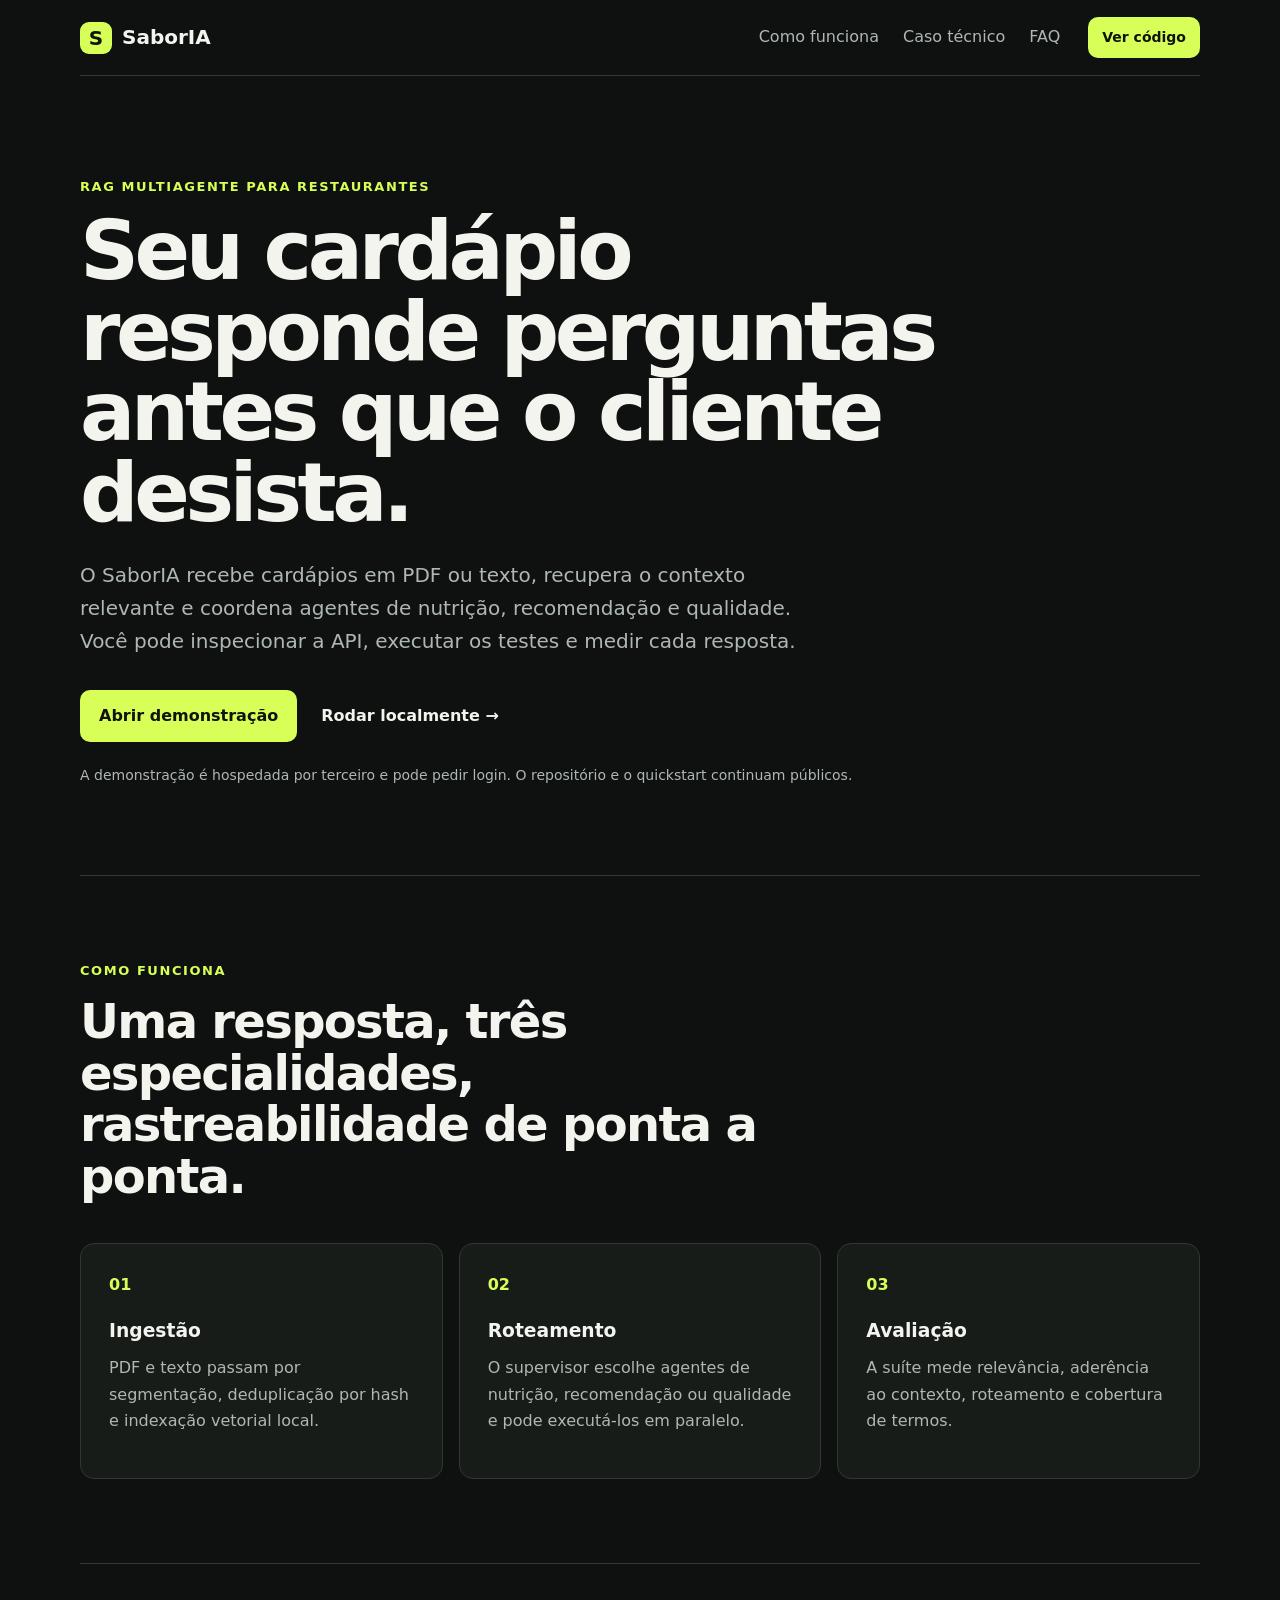
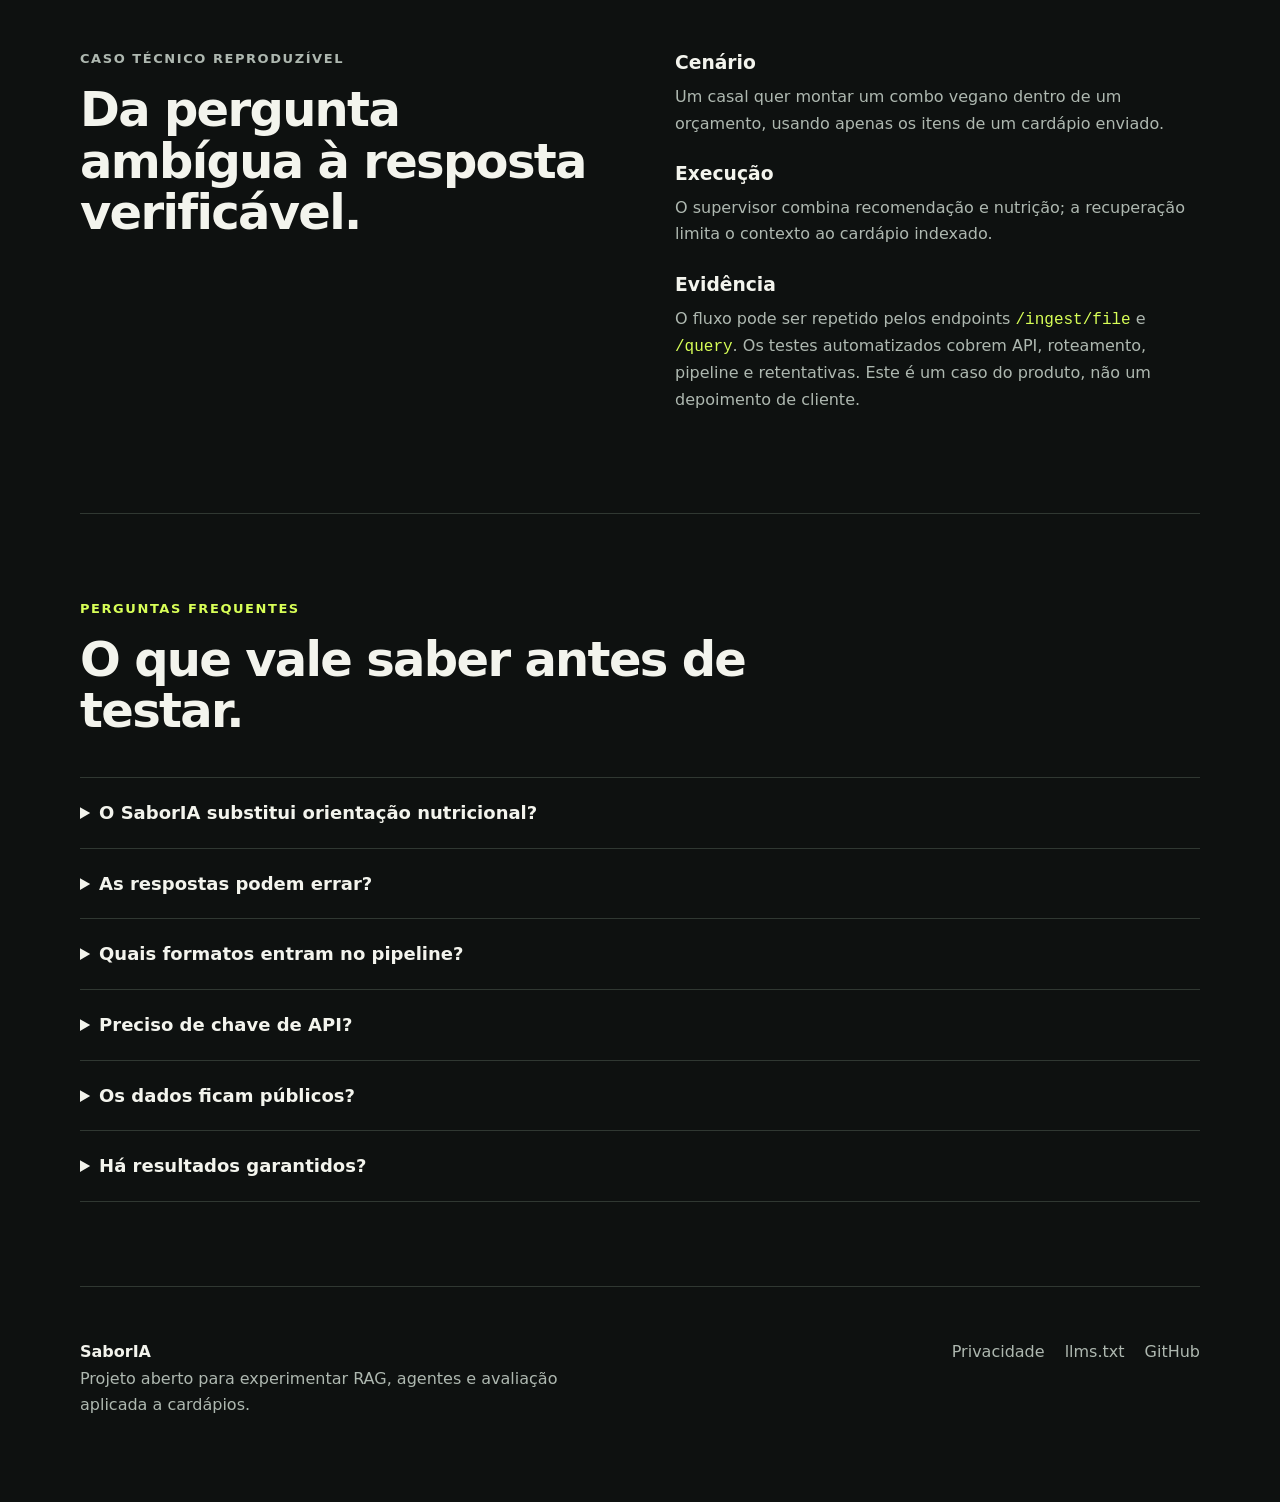
==== site/index.html @ f2409218 "docs: publica landing verificável do SaborIA Co-authored-by: Nikolas de Hor <116851567+nikolasdehor@" ====
<!doctype html>
<html lang="pt-BR">
<head>
  <meta charset="utf-8">
  <meta name="viewport" content="width=device-width, initial-scale=1">
  <meta name="description" content="SaborIA analisa cardápios com RAG e agentes especializados, com API, avaliações reproduzíveis e código aberto.">
  <link rel="canonical" href="https://saboria-site.vercel.app/">
  <title>SaborIA | Inteligência aplicada a cardápios</title>
  <link rel="stylesheet" href="styles.css">
</head>
<body>
  <header class="nav">
    <a class="brand" href="#inicio" aria-label="SaborIA, início"><span>S</span>SaborIA</a>
    <nav aria-label="Navegação principal">
      <a href="#como-funciona">Como funciona</a><a href="#caso">Caso técnico</a><a href="#faq">FAQ</a>
    </nav>
    <a class="button small" href="https://github.com/nikolasdehor/SaborIA">Ver código</a>
  </header>

  <main id="inicio">
    <section class="hero">
      <p class="eyebrow">RAG multiagente para restaurantes</p>
      <h1>Seu cardápio responde perguntas antes que o cliente desista.</h1>
      <p class="lead">O SaborIA recebe cardápios em PDF ou texto, recupera o contexto relevante e coordena agentes de nutrição, recomendação e qualidade. Você pode inspecionar a API, executar os testes e medir cada resposta.</p>
      <div class="actions">
        <a class="button" href="https://saboria.streamlit.app">Abrir demonstração</a>
        <a class="text-link" href="https://github.com/nikolasdehor/SaborIA#quickstart">Rodar localmente →</a>
      </div>
      <p class="notice">A demonstração é hospedada por terceiro e pode pedir login. O repositório e o quickstart continuam públicos.</p>
    </section>

    <section id="como-funciona" class="section">
      <p class="eyebrow">Como funciona</p><h2>Uma resposta, três especialidades, rastreabilidade de ponta a ponta.</h2>
      <div class="grid three">
        <article><b>01</b><h3>Ingestão</h3><p>PDF e texto passam por segmentação, deduplicação por hash e indexação vetorial local.</p></article>
        <article><b>02</b><h3>Roteamento</h3><p>O supervisor escolhe agentes de nutrição, recomendação ou qualidade e pode executá-los em paralelo.</p></article>
        <article><b>03</b><h3>Avaliação</h3><p>A suíte mede relevância, aderência ao contexto, roteamento e cobertura de termos.</p></article>
      </div>
    </section>

    <section id="caso" class="section case">
      <div><p class="eyebrow">Caso técnico reproduzível</p><h2>Da pergunta ambígua à resposta verificável.</h2></div>
      <div>
        <h3>Cenário</h3><p>Um casal quer montar um combo vegano dentro de um orçamento, usando apenas os itens de um cardápio enviado.</p>
        <h3>Execução</h3><p>O supervisor combina recomendação e nutrição; a recuperação limita o contexto ao cardápio indexado.</p>
        <h3>Evidência</h3><p>O fluxo pode ser repetido pelos endpoints <code>/ingest/file</code> e <code>/query</code>. Os testes automatizados cobrem API, roteamento, pipeline e retentativas. Este é um caso do produto, não um depoimento de cliente.</p>
      </div>
    </section>

    <section id="faq" class="section">
      <p class="eyebrow">Perguntas frequentes</p><h2>O que vale saber antes de testar.</h2>
      <div class="faq">
        <details><summary>O SaborIA substitui orientação nutricional?</summary><p>Não. Ele organiza informações do cardápio e não substitui diagnóstico ou aconselhamento de um profissional habilitado.</p></details>
        <details><summary>As respostas podem errar?</summary><p>Sim. Modelos generativos podem produzir respostas incorretas. A arquitetura reduz o risco com recuperação de contexto e avaliações, mas revisão humana continua necessária.</p></details>
        <details><summary>Quais formatos entram no pipeline?</summary><p>A implementação atual recebe cardápios em PDF e TXT. Imagens e OCR permanecem no roadmap.</p></details>
        <details><summary>Preciso de chave de API?</summary><p>Sim para os fluxos que chamam modelos e embeddings da OpenAI. A chave fica no ambiente local e não deve ser enviada ao repositório.</p></details>
        <details><summary>Os dados ficam públicos?</summary><p>O armazenamento vetorial padrão é local. Chamadas a provedores de IA seguem as condições desses serviços; não envie dados sensíveis sem avaliar esse fluxo.</p></details>
        <details><summary>Há resultados garantidos?</summary><p>Não. Qualidade, latência e custo variam conforme cardápio, consulta, modelo e configuração. O projeto fornece uma suíte para medir o seu cenário.</p></details>
      </div>
    </section>
  </main>

  <footer><div><strong>SaborIA</strong><p>Projeto aberto para experimentar RAG, agentes e avaliação aplicada a cardápios.</p></div><div><a href="privacy.html">Privacidade</a><a href="llms.txt">llms.txt</a><a href="https://github.com/nikolasdehor/SaborIA">GitHub</a></div></footer>
</body>
</html>
---- site/styles.css ----
:root{color-scheme:dark;--bg:#0e1110;--panel:#171c19;--ink:#f3f4ed;--muted:#aeb8b0;--accent:#d8ff57;--line:#303832;--max:1120px}*{box-sizing:border-box}html{scroll-behavior:smooth}body{margin:0;background:var(--bg);color:var(--ink);font:16px/1.65 ui-sans-serif,system-ui,-apple-system,BlinkMacSystemFont,"Segoe UI",sans-serif}a{color:inherit}.nav,main,footer{width:min(calc(100% - 40px),var(--max));margin:auto}.nav{min-height:76px;display:flex;align-items:center;gap:28px;border-bottom:1px solid var(--line)}.brand{display:flex;align-items:center;gap:10px;text-decoration:none;font-weight:800;font-size:20px}.brand span{display:grid;place-items:center;width:32px;height:32px;border-radius:9px;background:var(--accent);color:#10140c}.nav nav{display:flex;gap:24px;margin-left:auto}.nav nav a,footer a{text-decoration:none;color:var(--muted)}.nav nav a:hover,footer a:hover{color:var(--ink)}.button{display:inline-flex;justify-content:center;align-items:center;padding:13px 19px;border-radius:10px;background:var(--accent);color:#10140c;font-weight:800;text-decoration:none}.button:hover{background:#e5ff8d}.button.small{padding:9px 14px;font-size:14px}.hero{padding:100px 0 88px;max-width:880px}.eyebrow{margin:0 0 14px;color:var(--accent);font-size:13px;font-weight:800;letter-spacing:.12em;text-transform:uppercase}h1,h2,h3,p{margin-top:0}h1{font-size:clamp(44px,7vw,82px);line-height:.98;letter-spacing:-.055em;margin-bottom:26px}h2{font-size:clamp(30px,4vw,48px);line-height:1.08;letter-spacing:-.035em;max-width:760px}.lead{font-size:20px;color:var(--muted);max-width:760px}.actions{display:flex;align-items:center;gap:24px;margin-top:32px}.text-link{font-weight:750;text-decoration:none}.notice{margin:22px 0 0;color:var(--muted);font-size:14px}.section{padding:84px 0;border-top:1px solid var(--line)}.grid{display:grid;gap:16px;margin-top:38px}.three{grid-template-columns:repeat(3,1fr)}article{padding:28px;border:1px solid var(--line);border-radius:14px;background:var(--panel)}article b{color:var(--accent)}article h3{margin:18px 0 8px}article p,.case p,.faq p,footer p{color:var(--muted)}.case{display:grid;grid-template-columns:1fr 1fr;gap:70px}.case h3{margin:22px 0 5px}.case h3:first-child{margin-top:0}code{color:var(--accent)}.faq{margin-top:34px;border-top:1px solid var(--line)}details{border-bottom:1px solid var(--line);padding:20px 0}summary{cursor:pointer;font-size:18px;font-weight:750}details p{margin:12px 0 0;max-width:780px}footer{display:flex;justify-content:space-between;gap:40px;padding:52px 0 70px;border-top:1px solid var(--line)}footer p{max-width:500px}footer div:last-child{display:flex;gap:20px;align-items:flex-start}@media(max-width:760px){.nav{min-height:66px}.nav nav{display:none}.nav .button{margin-left:auto}.hero{padding:70px 0 64px}h1{font-size:46px}.lead{font-size:18px}.section{padding:64px 0}.three,.case{grid-template-columns:1fr}.case{gap:24px}.actions,footer{align-items:flex-start;flex-direction:column}.actions{gap:16px}footer div:last-child{flex-wrap:wrap}}@media(max-width:420px){.nav,main,footer{width:min(calc(100% - 28px),var(--max))}.nav .button{display:none}h1{font-size:40px}article{padding:22px}.button{width:100%}}
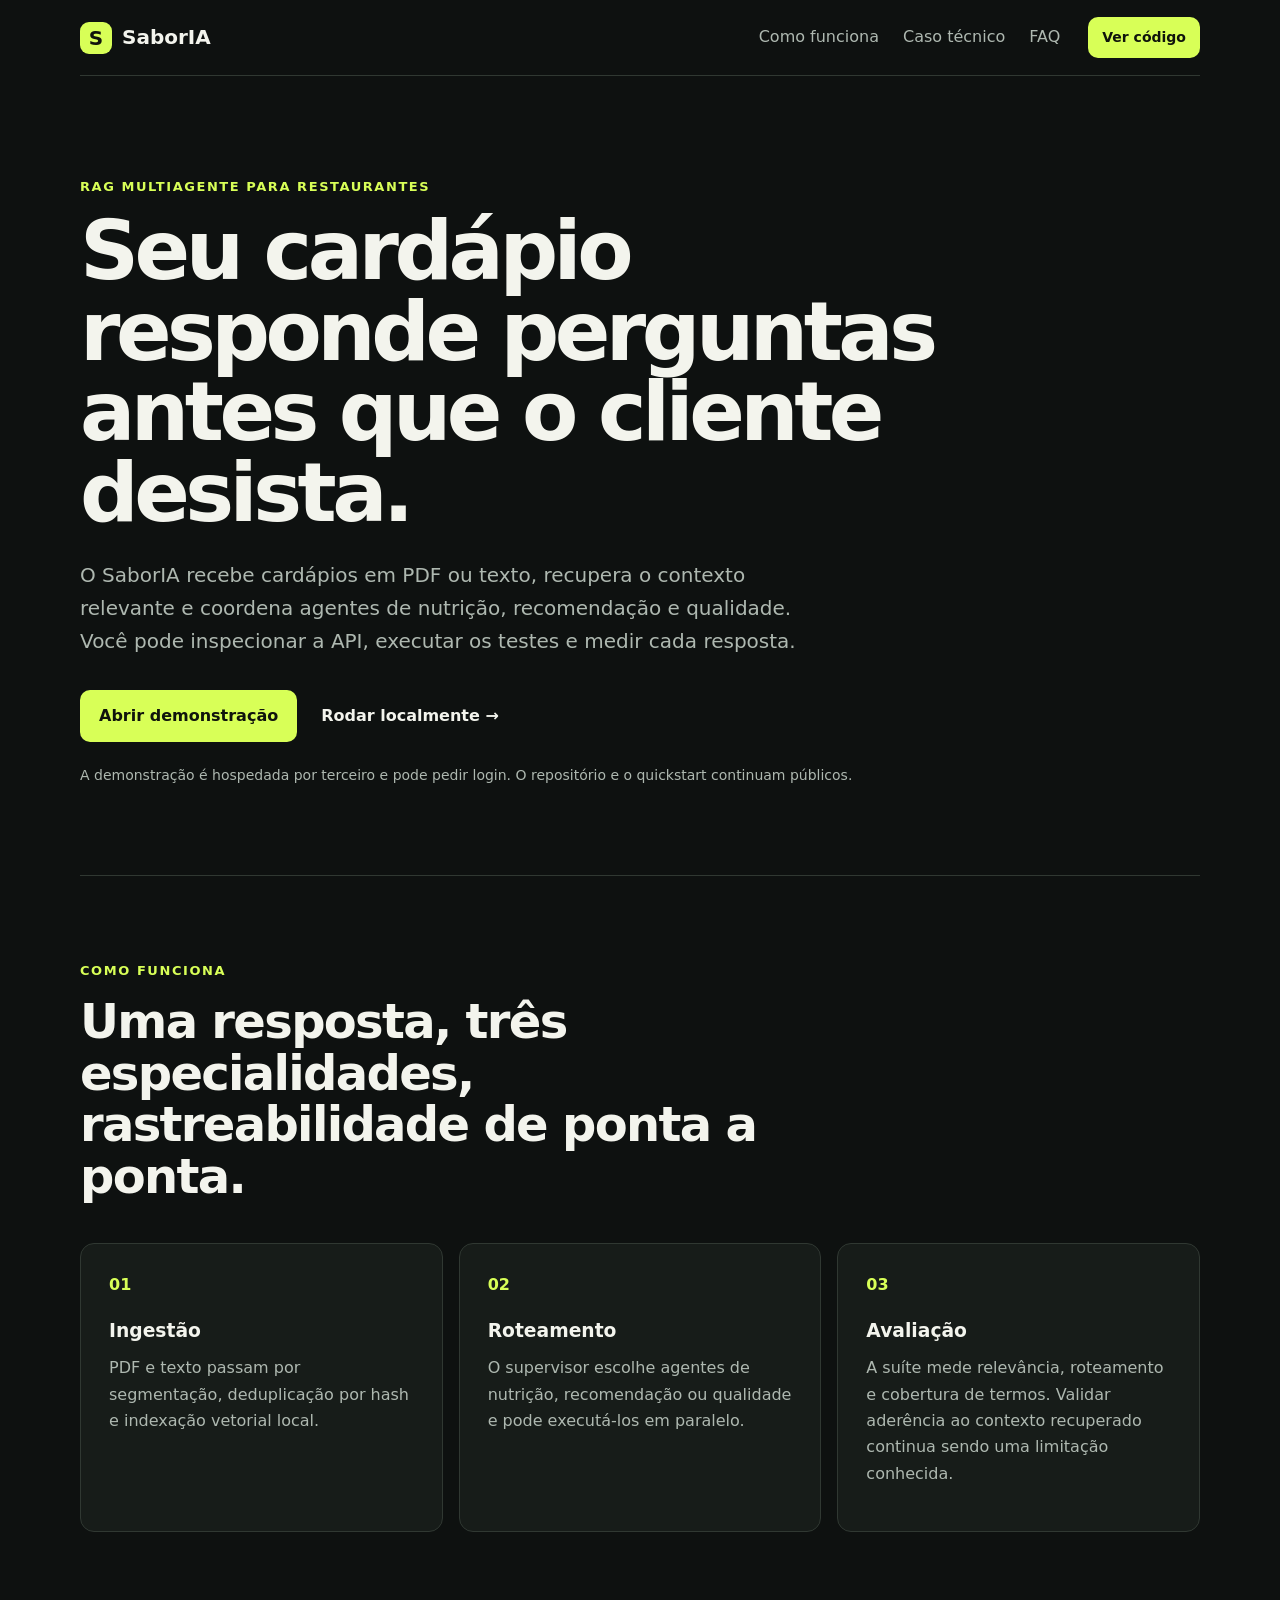
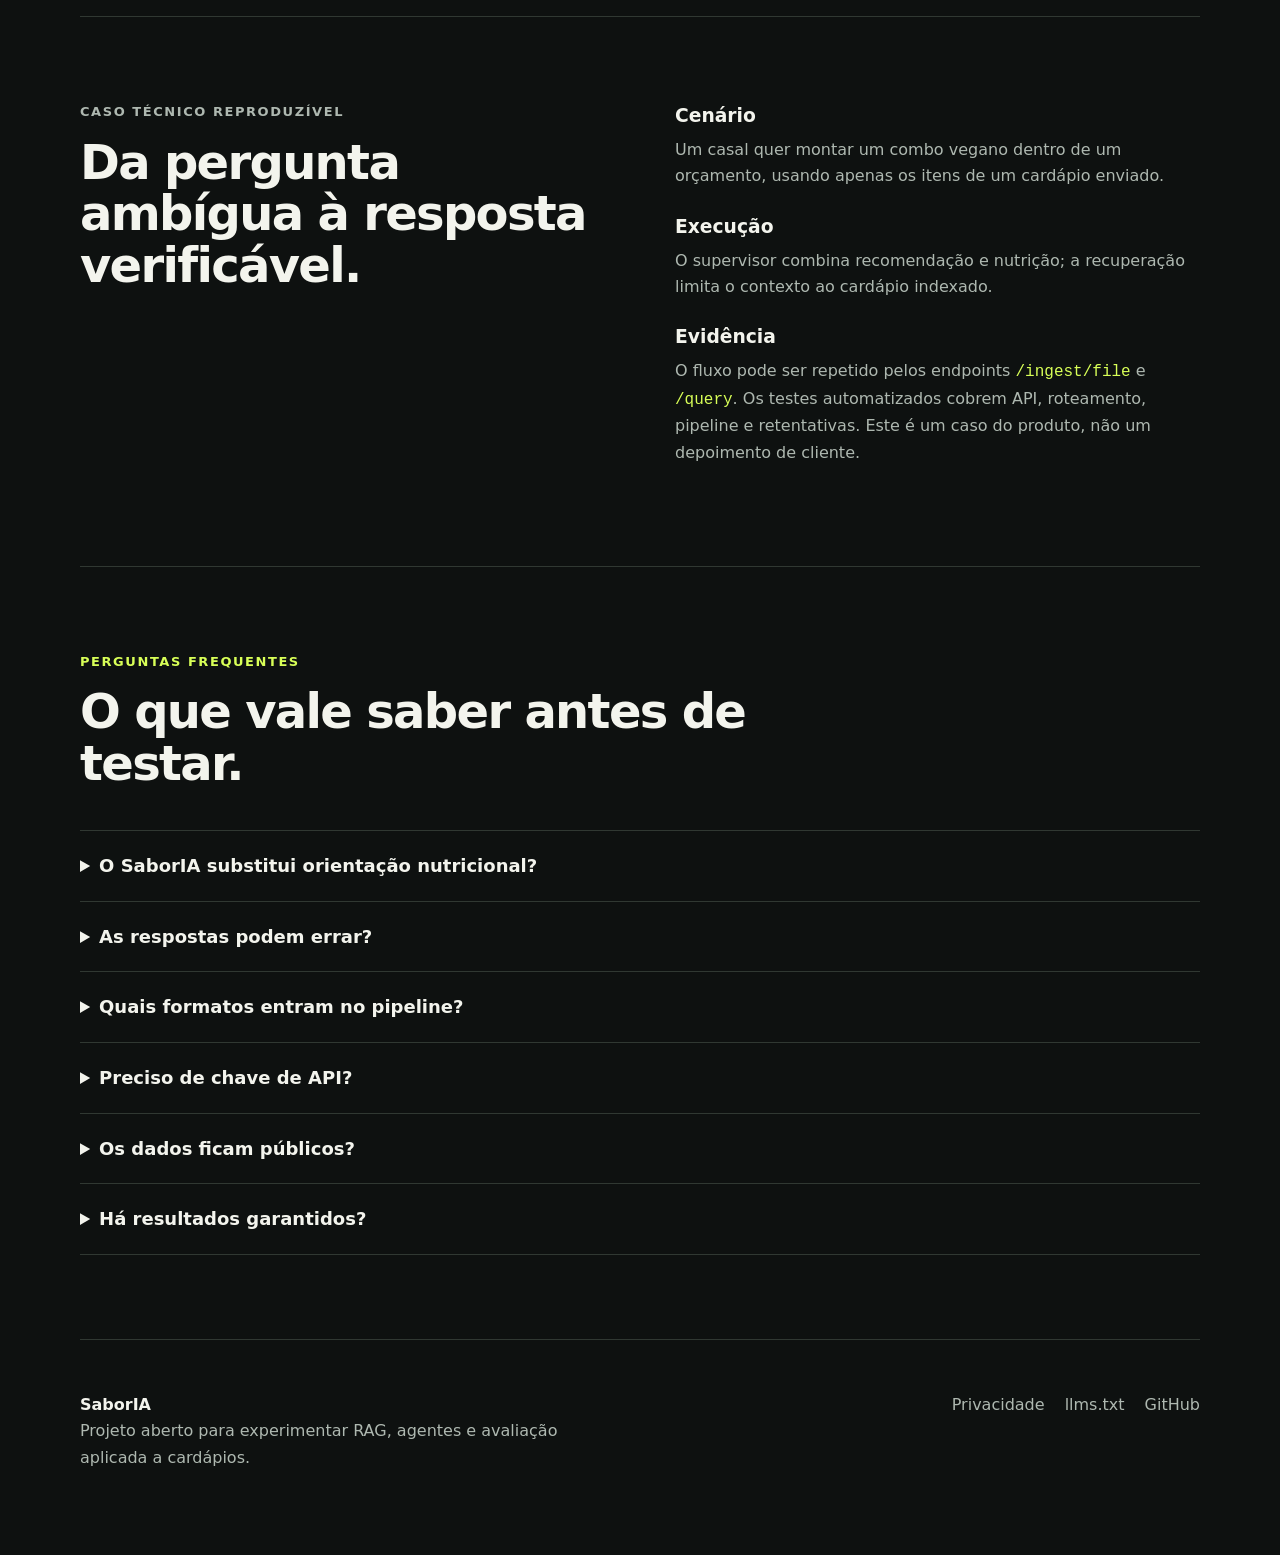
==== commit 173b0d7a: "docs: publica landing verificável do SaborIA Co-authored-by: Nikolas de Hor <116851567+nikolasdehor@" ====
--- a/site/index.html
+++ b/site/index.html
@@ -34,7 +34,7 @@
       <div class="grid three">
         <article><b>01</b><h3>Ingestão</h3><p>PDF e texto passam por segmentação, deduplicação por hash e indexação vetorial local.</p></article>
         <article><b>02</b><h3>Roteamento</h3><p>O supervisor escolhe agentes de nutrição, recomendação ou qualidade e pode executá-los em paralelo.</p></article>
-        <article><b>03</b><h3>Avaliação</h3><p>A suíte mede relevância, aderência ao contexto, roteamento e cobertura de termos.</p></article>
+        <article><b>03</b><h3>Avaliação</h3><p>A suíte mede relevância, roteamento e cobertura de termos. Validar aderência ao contexto recuperado continua sendo uma limitação conhecida.</p></article>
       </div>
     </section>
 
@@ -54,7 +54,7 @@
         <details><summary>As respostas podem errar?</summary><p>Sim. Modelos generativos podem produzir respostas incorretas. A arquitetura reduz o risco com recuperação de contexto e avaliações, mas revisão humana continua necessária.</p></details>
         <details><summary>Quais formatos entram no pipeline?</summary><p>A implementação atual recebe cardápios em PDF e TXT. Imagens e OCR permanecem no roadmap.</p></details>
         <details><summary>Preciso de chave de API?</summary><p>Sim para os fluxos que chamam modelos e embeddings da OpenAI. A chave fica no ambiente local e não deve ser enviada ao repositório.</p></details>
-        <details><summary>Os dados ficam públicos?</summary><p>O armazenamento vetorial padrão é local. Chamadas a provedores de IA seguem as condições desses serviços; não envie dados sensíveis sem avaliar esse fluxo.</p></details>
+        <details><summary>Os dados ficam públicos?</summary><p>No demo público, as sessões compartilham uma coleção vetorial persistente e outro visitante pode recuperar conteúdo derivado de uploads anteriores. Use apenas dados não sensíveis. Em instalação própria, o operador controla o índice local; chamadas a provedores de IA seguem as condições desses serviços.</p></details>
         <details><summary>Há resultados garantidos?</summary><p>Não. Qualidade, latência e custo variam conforme cardápio, consulta, modelo e configuração. O projeto fornece uma suíte para medir o seu cenário.</p></details>
       </div>
     </section>
--- a/site/styles.css
+++ b/site/styles.css
@@ -1 +1 @@
-:root{color-scheme:dark;--bg:#0e1110;--panel:#171c19;--ink:#f3f4ed;--muted:#aeb8b0;--accent:#d8ff57;--line:#303832;--max:1120px}*{box-sizing:border-box}html{scroll-behavior:smooth}body{margin:0;background:var(--bg);color:var(--ink);font:16px/1.65 ui-sans-serif,system-ui,-apple-system,BlinkMacSystemFont,"Segoe UI",sans-serif}a{color:inherit}.nav,main,footer{width:min(calc(100% - 40px),var(--max));margin:auto}.nav{min-height:76px;display:flex;align-items:center;gap:28px;border-bottom:1px solid var(--line)}.brand{display:flex;align-items:center;gap:10px;text-decoration:none;font-weight:800;font-size:20px}.brand span{display:grid;place-items:center;width:32px;height:32px;border-radius:9px;background:var(--accent);color:#10140c}.nav nav{display:flex;gap:24px;margin-left:auto}.nav nav a,footer a{text-decoration:none;color:var(--muted)}.nav nav a:hover,footer a:hover{color:var(--ink)}.button{display:inline-flex;justify-content:center;align-items:center;padding:13px 19px;border-radius:10px;background:var(--accent);color:#10140c;font-weight:800;text-decoration:none}.button:hover{background:#e5ff8d}.button.small{padding:9px 14px;font-size:14px}.hero{padding:100px 0 88px;max-width:880px}.eyebrow{margin:0 0 14px;color:var(--accent);font-size:13px;font-weight:800;letter-spacing:.12em;text-transform:uppercase}h1,h2,h3,p{margin-top:0}h1{font-size:clamp(44px,7vw,82px);line-height:.98;letter-spacing:-.055em;margin-bottom:26px}h2{font-size:clamp(30px,4vw,48px);line-height:1.08;letter-spacing:-.035em;max-width:760px}.lead{font-size:20px;color:var(--muted);max-width:760px}.actions{display:flex;align-items:center;gap:24px;margin-top:32px}.text-link{font-weight:750;text-decoration:none}.notice{margin:22px 0 0;color:var(--muted);font-size:14px}.section{padding:84px 0;border-top:1px solid var(--line)}.grid{display:grid;gap:16px;margin-top:38px}.three{grid-template-columns:repeat(3,1fr)}article{padding:28px;border:1px solid var(--line);border-radius:14px;background:var(--panel)}article b{color:var(--accent)}article h3{margin:18px 0 8px}article p,.case p,.faq p,footer p{color:var(--muted)}.case{display:grid;grid-template-columns:1fr 1fr;gap:70px}.case h3{margin:22px 0 5px}.case h3:first-child{margin-top:0}code{color:var(--accent)}.faq{margin-top:34px;border-top:1px solid var(--line)}details{border-bottom:1px solid var(--line);padding:20px 0}summary{cursor:pointer;font-size:18px;font-weight:750}details p{margin:12px 0 0;max-width:780px}footer{display:flex;justify-content:space-between;gap:40px;padding:52px 0 70px;border-top:1px solid var(--line)}footer p{max-width:500px}footer div:last-child{display:flex;gap:20px;align-items:flex-start}@media(max-width:760px){.nav{min-height:66px}.nav nav{display:none}.nav .button{margin-left:auto}.hero{padding:70px 0 64px}h1{font-size:46px}.lead{font-size:18px}.section{padding:64px 0}.three,.case{grid-template-columns:1fr}.case{gap:24px}.actions,footer{align-items:flex-start;flex-direction:column}.actions{gap:16px}footer div:last-child{flex-wrap:wrap}}@media(max-width:420px){.nav,main,footer{width:min(calc(100% - 28px),var(--max))}.nav .button{display:none}h1{font-size:40px}article{padding:22px}.button{width:100%}}
+:root{color-scheme:dark;--bg:#0e1110;--panel:#171c19;--ink:#f3f4ed;--muted:#aeb8b0;--accent:#d8ff57;--line:#303832;--max:1120px}*{box-sizing:border-box}html{scroll-behavior:smooth}body{margin:0;background:var(--bg);color:var(--ink);font:16px/1.65 ui-sans-serif,system-ui,-apple-system,BlinkMacSystemFont,"Segoe UI",sans-serif}a{color:inherit}.nav,main,footer{width:min(calc(100% - 40px),var(--max));margin:auto}.nav{min-height:76px;display:flex;align-items:center;gap:28px;border-bottom:1px solid var(--line)}.brand{display:flex;align-items:center;gap:10px;text-decoration:none;font-weight:800;font-size:20px}.brand span{display:grid;place-items:center;width:32px;height:32px;border-radius:9px;background:var(--accent);color:#10140c}.nav nav{display:flex;gap:24px;margin-left:auto}.nav nav a,footer a{text-decoration:none;color:var(--muted)}.nav nav a:hover,footer a:hover{color:var(--ink)}.button{display:inline-flex;justify-content:center;align-items:center;padding:13px 19px;border-radius:10px;background:var(--accent);color:#10140c;font-weight:800;text-decoration:none}.button:hover{background:#e5ff8d}.button.small{padding:9px 14px;font-size:14px}.hero{padding:100px 0 88px;max-width:880px}.eyebrow{margin:0 0 14px;color:var(--accent);font-size:13px;font-weight:800;letter-spacing:.12em;text-transform:uppercase}h1,h2,h3,p{margin-top:0}h1{font-size:clamp(44px,7vw,82px);line-height:.98;letter-spacing:-.055em;margin-bottom:26px}h2{font-size:clamp(30px,4vw,48px);line-height:1.08;letter-spacing:-.035em;max-width:760px}.lead{font-size:20px;color:var(--muted);max-width:760px}.actions{display:flex;align-items:center;gap:24px;margin-top:32px}.text-link{font-weight:750;text-decoration:none}.notice{margin:22px 0 0;color:var(--muted);font-size:14px}.section{padding:84px 0;border-top:1px solid var(--line)}.grid{display:grid;gap:16px;margin-top:38px}.three{grid-template-columns:repeat(3,1fr)}article{padding:28px;border:1px solid var(--line);border-radius:14px;background:var(--panel)}article b{color:var(--accent)}article h3{margin:18px 0 8px}article p,.case p,.faq p,footer p{color:var(--muted)}.case{display:grid;grid-template-columns:1fr 1fr;gap:70px}.case h3{margin:22px 0 5px}.case h3:first-child{margin-top:0}code{color:var(--accent)}.faq{margin-top:34px;border-top:1px solid var(--line)}details{border-bottom:1px solid var(--line);padding:20px 0}summary{cursor:pointer;font-size:18px;font-weight:750}details p{margin:12px 0 0;max-width:780px}footer{display:flex;justify-content:space-between;gap:40px;padding:52px 0 70px;border-top:1px solid var(--line)}footer p{max-width:500px}footer div:last-child{display:flex;gap:20px;align-items:flex-start}@media(prefers-reduced-motion:reduce){html{scroll-behavior:auto}}@media(max-width:760px){.nav{min-height:66px}.nav nav{display:none}.nav .button{margin-left:auto}.hero{padding:70px 0 64px}h1{font-size:46px}.lead{font-size:18px}.section{padding:64px 0}.three,.case{grid-template-columns:1fr}.case{gap:24px}.actions,footer{align-items:flex-start;flex-direction:column}.actions{gap:16px}footer div:last-child{flex-wrap:wrap}}@media(max-width:420px){.nav,main,footer{width:min(calc(100% - 28px),var(--max))}.nav .button{display:none}h1{font-size:40px}article{padding:22px}.button{width:100%}.nav .button.return-link{display:inline-flex;min-height:44px}.button.return-link{width:auto}}
